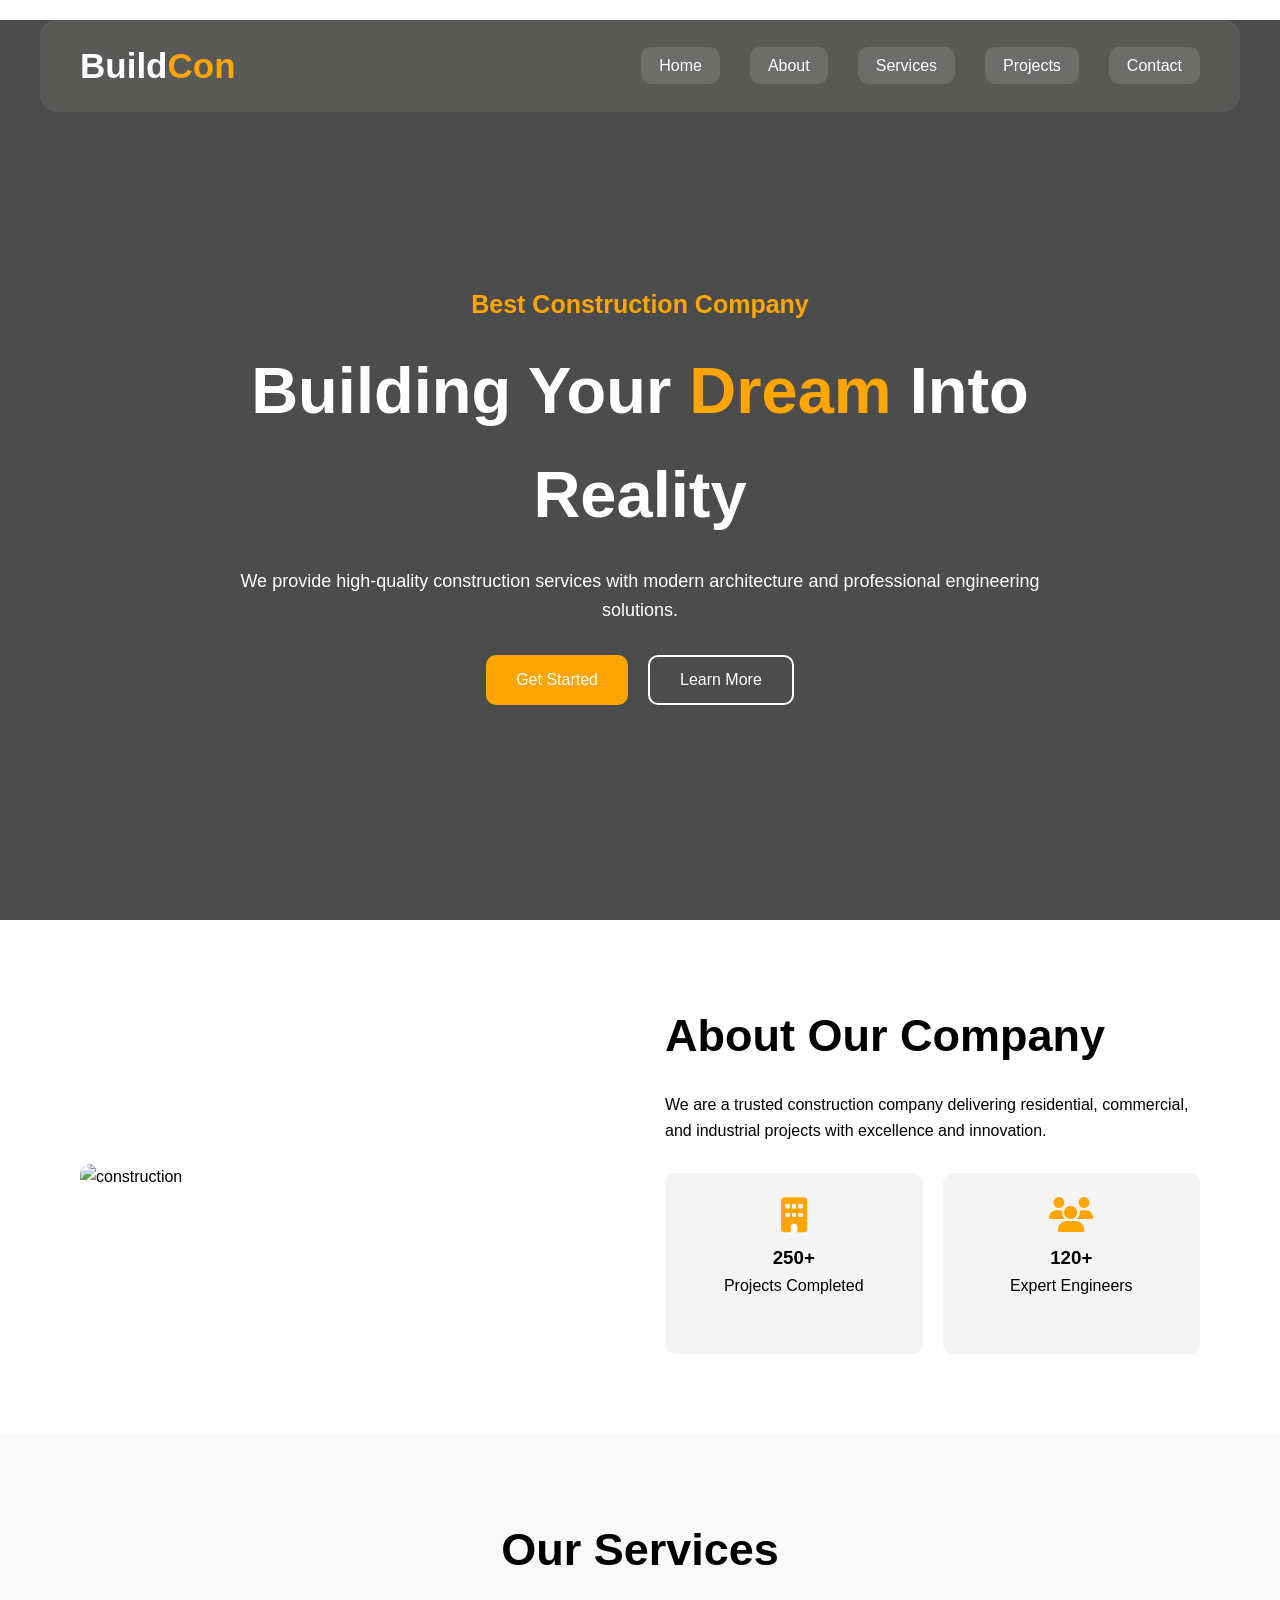
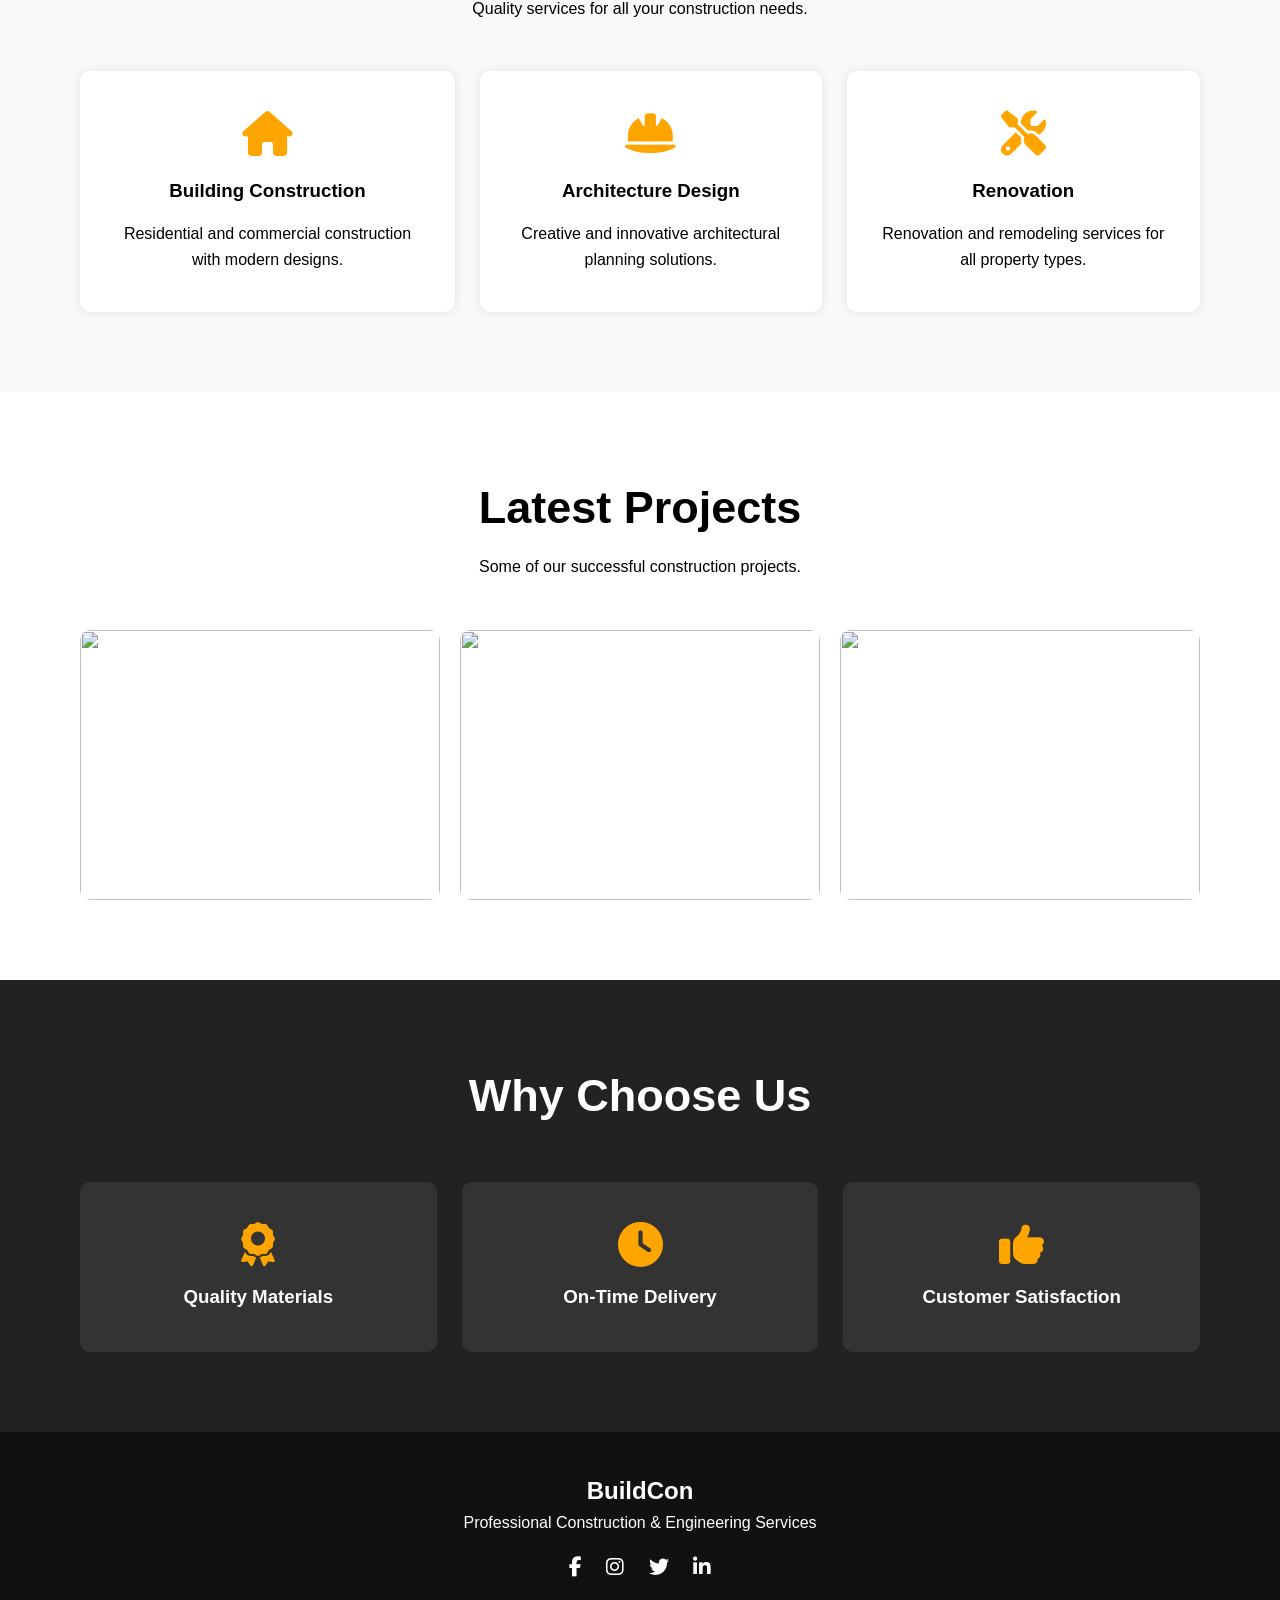
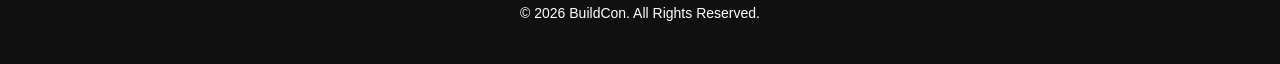
==== index.html @ 30c4ea48 "task completed" ====
<!DOCTYPE html>
<html lang="en">
<head>
  <meta charset="UTF-8" />
  <meta name="viewport" content="width=device-width, initial-scale=1.0"/>
  <title>Construction Home Page</title>

  <!-- CSS -->
  <link rel="stylesheet" href="style.css" />

  <!-- Font Awesome -->
  <link
    rel="stylesheet"
    href="https://cdnjs.cloudflare.com/ajax/libs/font-awesome/6.5.1/css/all.min.css"
  />
</head>
<body>

  <!-- Loading Screen -->
  <div class="loader" id="loader">
    <div class="loader-content">
      <i class="fa-solid fa-helmet-safety"></i>
      <h2>Build<span>Con</span></h2>
      <div class="spinner"></div>
    </div>
  </div>

  <!-- Header -->
  <header class="header">

    <nav class="navbar">
      <h1 class="logo">Build<span>Con</span></h1>

      <ul class="nav-links" id="navLinks">
        <li><a href="page/Home.html">Home</a></li>
        <li><a href="#about">About</a></li>
        <li><a href="#services">Services</a></li>
        <li><a href="#projects">Projects</a></li>
        <li><a href="#contact">Contact</a></li>
      </ul>

      <div class="menu-btn" id="menuBtn">
        <i class="fa-solid fa-bars"></i>
      </div>
    </nav>

    <!-- Hero Section -->
    <section class="hero">

      <div class="hero-content">
        <h3>Best Construction Company</h3>

        <h1>
          Building Your <span>Dream</span> Into Reality
        </h1>

        <p>
          We provide high-quality construction services with modern
          architecture and professional engineering solutions.
        </p>

        <div class="hero-buttons">
          <button class="btn">Get Started</button>
          <button class="btn btn-outline">Learn More</button>
        </div>
      </div>

    </section>

  </header>

  <!-- About -->
  <section class="about" id="about">

    <div class="about-image">
      <img
        src="https://images.unsplash.com/photo-1504307651254-35680f356dfd"
        alt="construction"
      />
    </div>

    <div class="about-content">
      <h2>About Our Company</h2>

      <p>
        We are a trusted construction company delivering residential,
        commercial, and industrial projects with excellence and innovation.
      </p>

      <div class="about-boxes">

        <div class="box">
          <i class="fa-solid fa-building"></i>
          <h3>250+</h3>
          <p>Projects Completed</p>
        </div>

        <div class="box">
          <i class="fa-solid fa-users"></i>
          <h3>120+</h3>
          <p>Expert Engineers</p>
        </div>

      </div>

    </div>

  </section>

  <!-- Services -->
  <section class="services" id="services">

    <div class="section-title">
      <h2>Our Services</h2>
      <p>Quality services for all your construction needs.</p>
    </div>

    <div class="service-container">

      <div class="service-card">
        <i class="fa-solid fa-house"></i>
        <h3>Building Construction</h3>
        <p>
          Residential and commercial construction with modern designs.
        </p>
      </div>

      <div class="service-card">
        <i class="fa-solid fa-helmet-safety"></i>
        <h3>Architecture Design</h3>
        <p>
          Creative and innovative architectural planning solutions.
        </p>
      </div>

      <div class="service-card">
        <i class="fa-solid fa-screwdriver-wrench"></i>
        <h3>Renovation</h3>
        <p>
          Renovation and remodeling services for all property types.
        </p>
      </div>

    </div>

  </section>

  <!-- Projects -->
  <section class="projects" id="projects">

    <div class="section-title">
      <h2>Latest Projects</h2>
      <p>Some of our successful construction projects.</p>
    </div>

    <div class="project-gallery">

      <div class="project-card">
        <img
          src="https://images.unsplash.com/photo-1541888946425-d81bb19240f5"
          alt=""
        />
      </div>

      <div class="project-card">
        <img
          src="https://images.unsplash.com/photo-1503387762-592deb58ef4e"
          alt=""
        />
      </div>

      <div class="project-card">
        <img
          src="https://images.unsplash.com/photo-1486406146926-c627a92ad1ab"
          alt=""
        />
      </div>

    </div>

  </section>

  <!-- Why Choose Us -->
  <section class="choose">

    <div class="section-title">
      <h2>Why Choose Us</h2>
    </div>

    <div class="choose-container">

      <div class="choose-box">
        <i class="fa-solid fa-award"></i>
        <h3>Quality Materials</h3>
      </div>

      <div class="choose-box">
        <i class="fa-solid fa-clock"></i>
        <h3>On-Time Delivery</h3>
      </div>

      <div class="choose-box">
        <i class="fa-solid fa-thumbs-up"></i>
        <h3>Customer Satisfaction</h3>
      </div>

    </div>

  </section>

  <!-- Footer -->
  <footer class="footer" id="contact">

    <h2>BuildCon</h2>

    <p>
      Professional Construction & Engineering Services
    </p>

    <div class="social-icons">
      <i class="fa-brands fa-facebook-f"></i>
      <i class="fa-brands fa-instagram"></i>
      <i class="fa-brands fa-twitter"></i>
      <i class="fa-brands fa-linkedin-in"></i>
    </div>

    <p class="copy">
      &copy; 2026 BuildCon. All Rights Reserved.
    </p>

  </footer>

  <!-- JS -->
  <script src="script.js"></script>

</body>
</html>
---- style.css ----
* {
  margin: 0;
  padding: 0;
  box-sizing: border-box;
  font-family: Arial, sans-serif;
}

body {
  line-height: 1.6;
}

/* Loading Screen */

.loader {
  position: fixed;
  inset: 0;
  z-index: 9999;
  display: flex;
  justify-content: center;
  align-items: center;
  background: #111;
  color: white;
  transition: opacity 0.5s ease, visibility 0.5s ease;
}

.loader.hide {
  opacity: 0;
  visibility: hidden;
}

.loader-content {
  text-align: center;
}

.loader-content i {
  color: orange;
  font-size: 55px;
  margin-bottom: 15px;
}

.loader-content h2 {
  font-size: 34px;
  margin-bottom: 25px;
}

.loader-content h2 span {
  color: orange;
}

.spinner {
  width: 55px;
  height: 55px;
  margin: 0 auto;
  border: 5px solid rgba(255,255,255,0.25);
  border-top-color: orange;
  border-radius: 50%;
  animation: spin 1s linear infinite;
}

@keyframes spin {
  to {
    transform: rotate(360deg);
  }
}

/* Header */

.header {
  width: 100%;
  min-height: 100vh;
  background:
    linear-gradient(rgba(0,0,0,0.7), rgba(0,0,0,0.7)),
    url("https://images.unsplash.com/photo-1504307651254-35680f356dfd")
    center/cover no-repeat;
  transition: background-image 0.8s ease-in-out;
}

/* Navbar */

.navbar {
  z-index: 1000;
  width: calc(100% - 80px);
  margin: 20px auto 0;
  padding: 18px 40px;
  display: flex;
  justify-content: space-between;
  align-items: center;
  background: rgba(98, 98, 95, 0.65);
  border-radius: 16px;
  backdrop-filter: blur(8px);
}

.logo {
  color: white;
  font-size: 35px;
}

.logo span {
  color: orange;
}

.nav-links {
  display: flex;
  list-style: none;
  gap: 30px;
}

.nav-links li a {
  color: white;
  text-decoration: none;
  padding: 10px 18px;
  background: rgba(255,255,255,0.12);
  border-radius: 10px;
  transition: 0.3s;
}

.nav-links li a:hover {
  background: orange;
  color: white;
}

.menu-btn {
  color: white;
  font-size: 28px;
  cursor: pointer;
  display: none;
  padding: 8px 12px;
  background: rgba(251, 250, 250, 0.12);
  border-radius: 10px;
}

/* Hero */

.hero {
  display: flex;
  align-items: center;
  justify-content: center;
  min-height: 85vh;
  text-align: center;
  color: white;
  padding: 20px;
}

.hero-content {
  max-width: 800px;
}

.hero-content h3 {
  color: orange;
  margin-bottom: 15px;
  font-size: 25px;
}

.hero-content h1 {
  font-size: 65px;
  margin-bottom: 20px;
}

.hero-content h1 span {
  color: orange;
}

.hero-content p {
  font-size: 18px;
  margin-bottom: 30px;
}

/* Buttons */

.hero-buttons {
  display: flex;
  justify-content: center;
  gap: 20px;
}

.btn {
  padding: 14px 30px;
  border: none;
  border-radius: 10px;
  background: orange;
  color: white;
  cursor: pointer;
  font-size: 16px;
  transition: 0.3s;
}

.btn:hover {
  background: #ff8800;
}

.btn-outline {
  background: transparent;
  border: 2px solid white;
  border-radius: 10px;
}

.btn-outline:hover {
  background: white;
  color: black;
}

/* About */

.about {
  padding: 80px;
  display: flex;
  gap: 50px;
  align-items: center;
}

.about-image {
  flex: 1;
}

.about-image img {
  width: 100%;
  border-radius: 10px;
}

.about-content {
  flex: 1;
}

.about-content h2 {
  font-size: 45px;
  margin-bottom: 20px;
}

.about-content p {
  margin-bottom: 30px;
}

.about-boxes {
  display: flex;
  gap: 20px;
}

.box {
  background: #f4f4f4;
  padding: 25px;
  border-radius: 10px;
  text-align: center;
  flex: 1;
}

.box i {
  font-size: 35px;
  color: orange;
  margin-bottom: 10px;
}

/* Section Title */

.section-title {
  text-align: center;
  margin-bottom: 50px;
}

.section-title h2 {
  font-size: 45px;
  margin-bottom: 10px;
}

/* Services */

.services {
  padding: 80px;
  background: #f9f9f9;
}

.service-container {
  display: flex;
  gap: 25px;
}

.service-card {
  background: white;
  padding: 40px 30px;
  border-radius: 10px;
  text-align: center;
  transition: 0.3s;
  box-shadow: 0 0 10px rgba(0,0,0,0.1);
}

.service-card:hover {
  transform: translateY(-10px);
}

.service-card i {
  font-size: 45px;
  color: orange;
  margin-bottom: 20px;
}

.service-card h3 {
  margin-bottom: 15px;
}

/* Projects */

.projects {
  padding: 80px;
}

.project-gallery {
  display: flex;
  gap: 20px;
}

.project-card {
  flex: 1;
  aspect-ratio: 4 / 3;
  overflow: hidden;
  border-radius: 10px;
}

.project-card img {
  width: 100%;
  height: 100%;
  display: block;
  object-fit: cover;
  transition: 0.4s;
}

.project-card:hover img {
  transform: scale(1.1);
}

/* Choose */

.choose {
  padding: 80px;
  background: #222;
  color: white;
}

.choose-container {
  display: flex;
  gap: 25px;
}

.choose-box {
  flex: 1;
  background: #333;
  padding: 40px;
  text-align: center;
  border-radius: 10px;
}

.choose-box i {
  font-size: 45px;
  color: orange;
  margin-bottom: 15px;
}

/* Footer */

.footer {
  background: #111;
  color: white;
  text-align: center;
  padding: 40px 20px;
}

.social-icons {
  margin: 20px 0;
}

.social-icons i {
  margin: 0 10px;
  font-size: 20px;
  cursor: pointer;
  transition: 0.3s;
}

.social-icons i:hover {
  color: orange;
}

.copy {
  margin-top: 20px;
  font-size: 14px;
}

/* Responsive tablet view */

@media (max-width: 768px) {

  .navbar {
    width: calc(100% - 30px);
    padding: 18px 20px;
  }

  .logo {
    font-size: 28px;
  }

  .menu-btn {
    display: block;
  }

  .nav-links {
    position: absolute;
    top: 90px;
    left: 15px;
    width: calc(100% - 30px);
    background: #111;
    flex-direction: column;
    text-align: center;
    display: none;
    padding: 20px 0;
    border-radius: 14px;
  }

  .nav-links.active {
    display: flex;
  }

  .nav-links li a {
    display: block;
    width: calc(100% - 40px);
    margin: 0 auto;
  }

  .hero {
    min-height: 80vh;
    padding: 30px 20px;
  }

  .hero-content h3 {
    font-size: 20px;
  }

  .hero-content h1 {
    font-size: 40px;
    line-height: 1.2;
  }

  .hero-content p {
    font-size: 16px;
  }

  .hero-buttons {
    flex-direction: column;
    align-items: stretch;
    gap: 14px;
  }

  .btn {
    width: 100%;
  }

  .about,
  .service-container,
  .project-gallery,
  .choose-container,
  .about-boxes {
    flex-direction: column;
  }

  .about,
  .services,
  .projects,
  .choose {
    padding: 50px 20px;
  }

  .section-title h2 {
    font-size: 35px;
  }

  .about-content h2 {
    font-size: 35px;
  }

  .service-card,
  .choose-box,
  .box {
    padding: 30px 22px;
  }

  .project-card {
    width: 100%;
    aspect-ratio: 16 / 10;
  }
}
/* Responsive mobile view */
@media (max-width: 480px) {

  .navbar {
    width: calc(100% - 20px);
    padding: 14px 16px;
    border-radius: 12px;
  }

  .logo {
    font-size: 24px;
  }

  .menu-btn {
    font-size: 22px;
    padding: 7px 10px;
  }

  .nav-links {
    left: 10px;
    width: calc(100% - 20px);
  }

  .hero-content h1 {
    font-size: 32px;
  }

  .hero-content h3 {
    font-size: 18px;
  }

  .section-title h2,
  .about-content h2 {
    font-size: 30px;
    line-height: 1.2;
  }

  .about,
  .services,
  .projects,
  .choose {
    padding: 40px 16px;
  }

  .project-card {
    aspect-ratio: 1 / 1;
  }

  .footer h2 {
    font-size: 26px;
  }
}
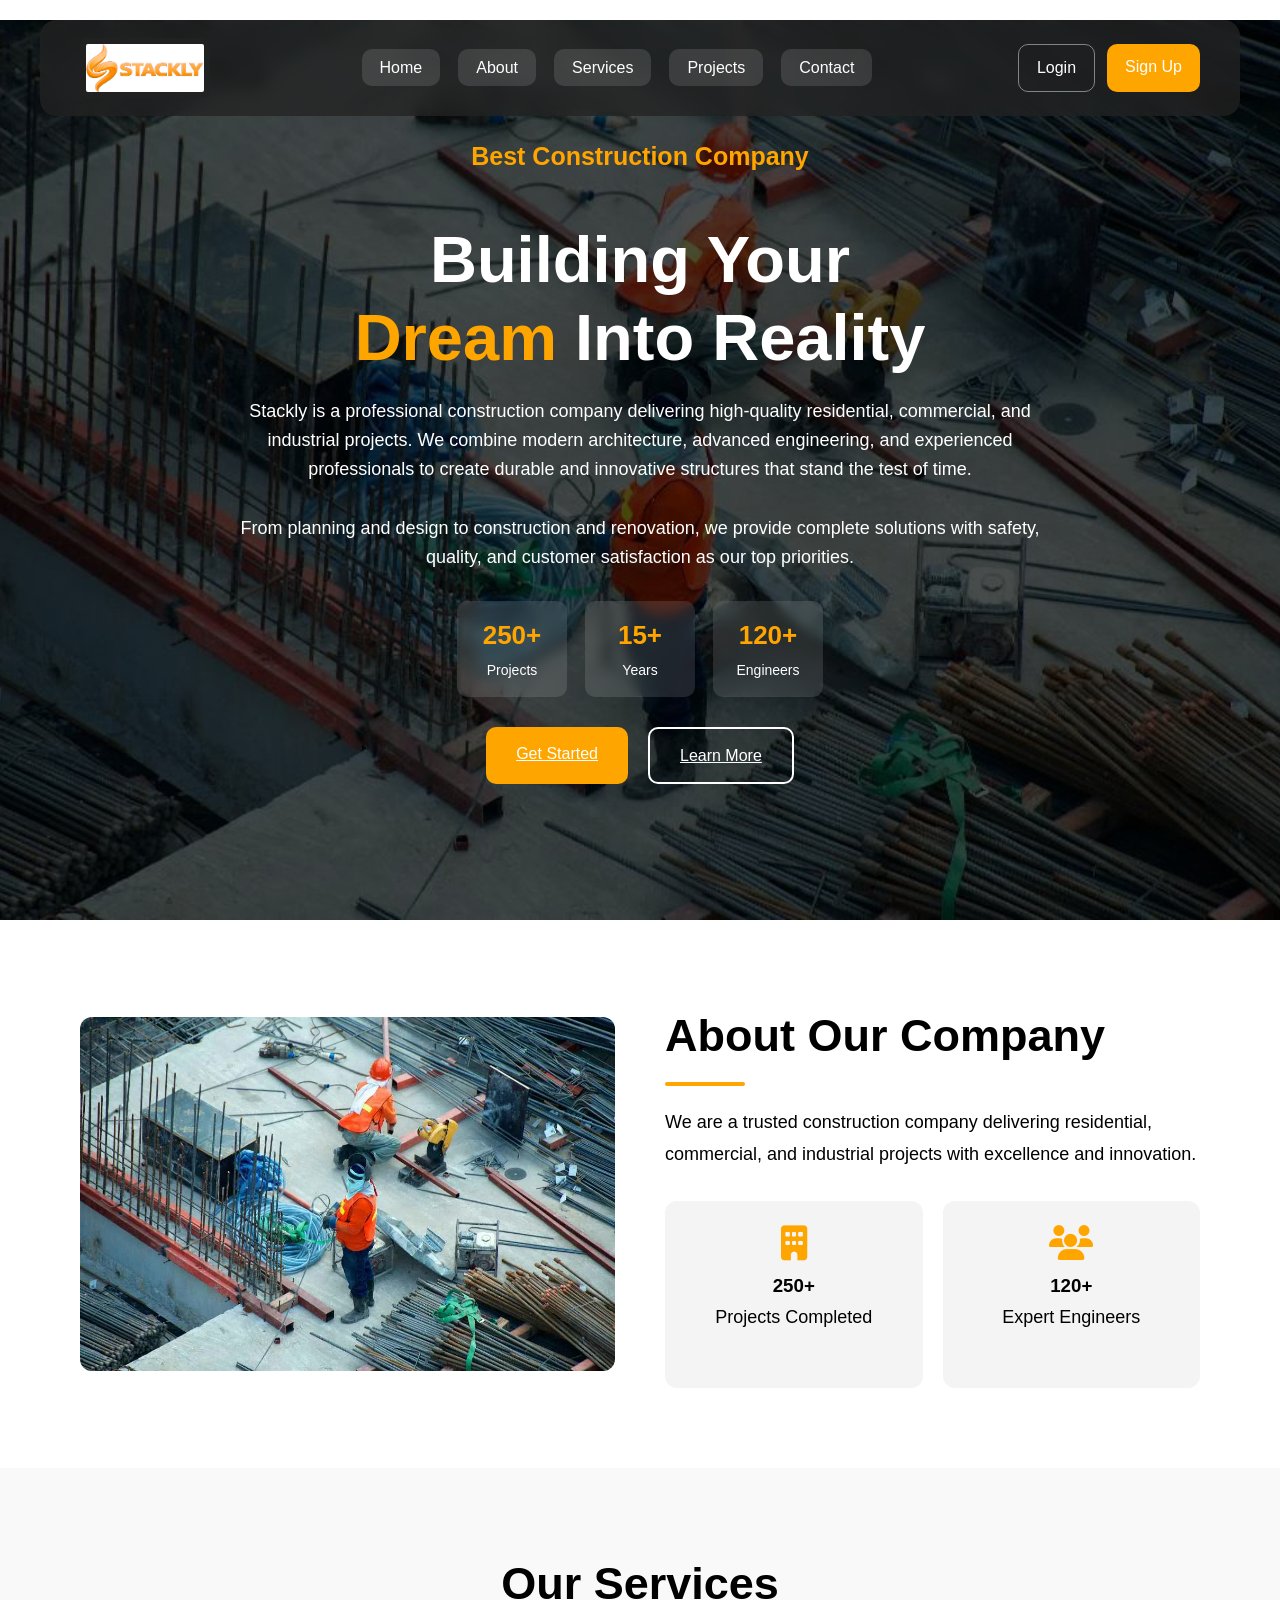
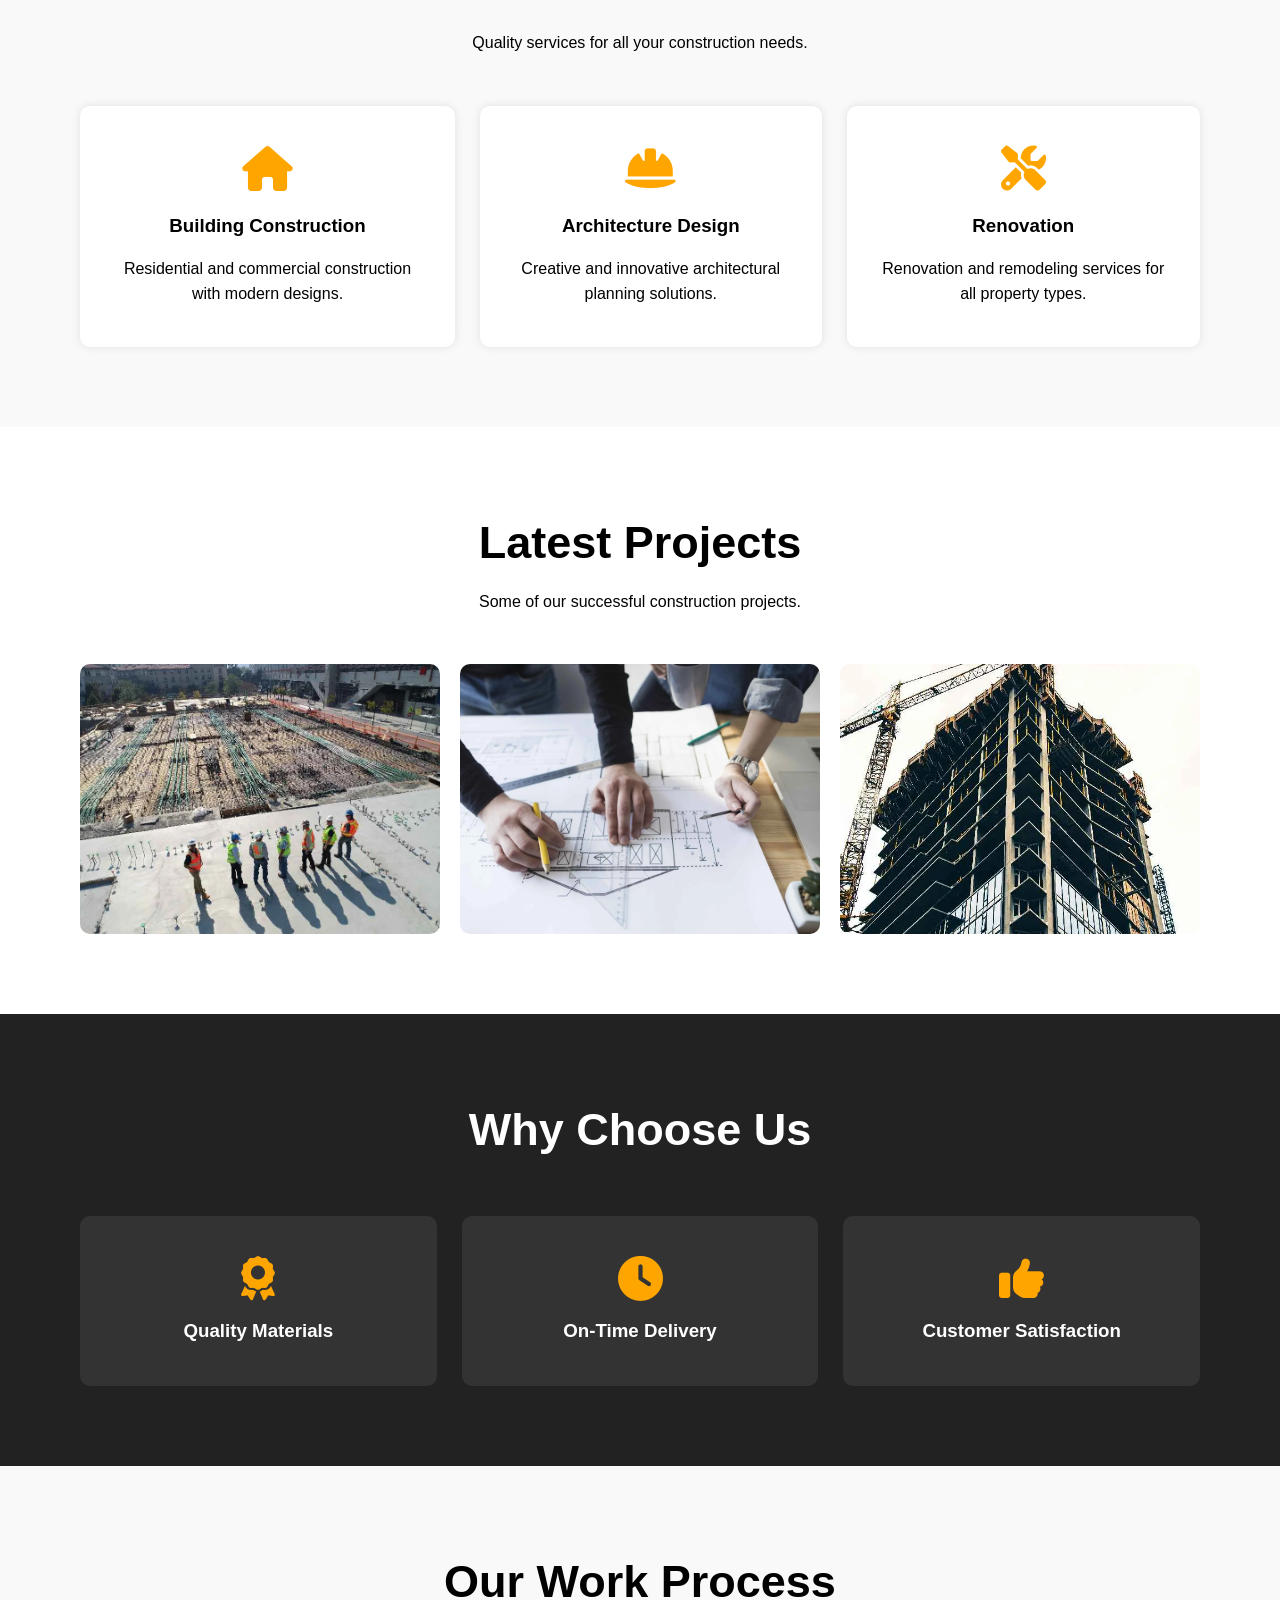
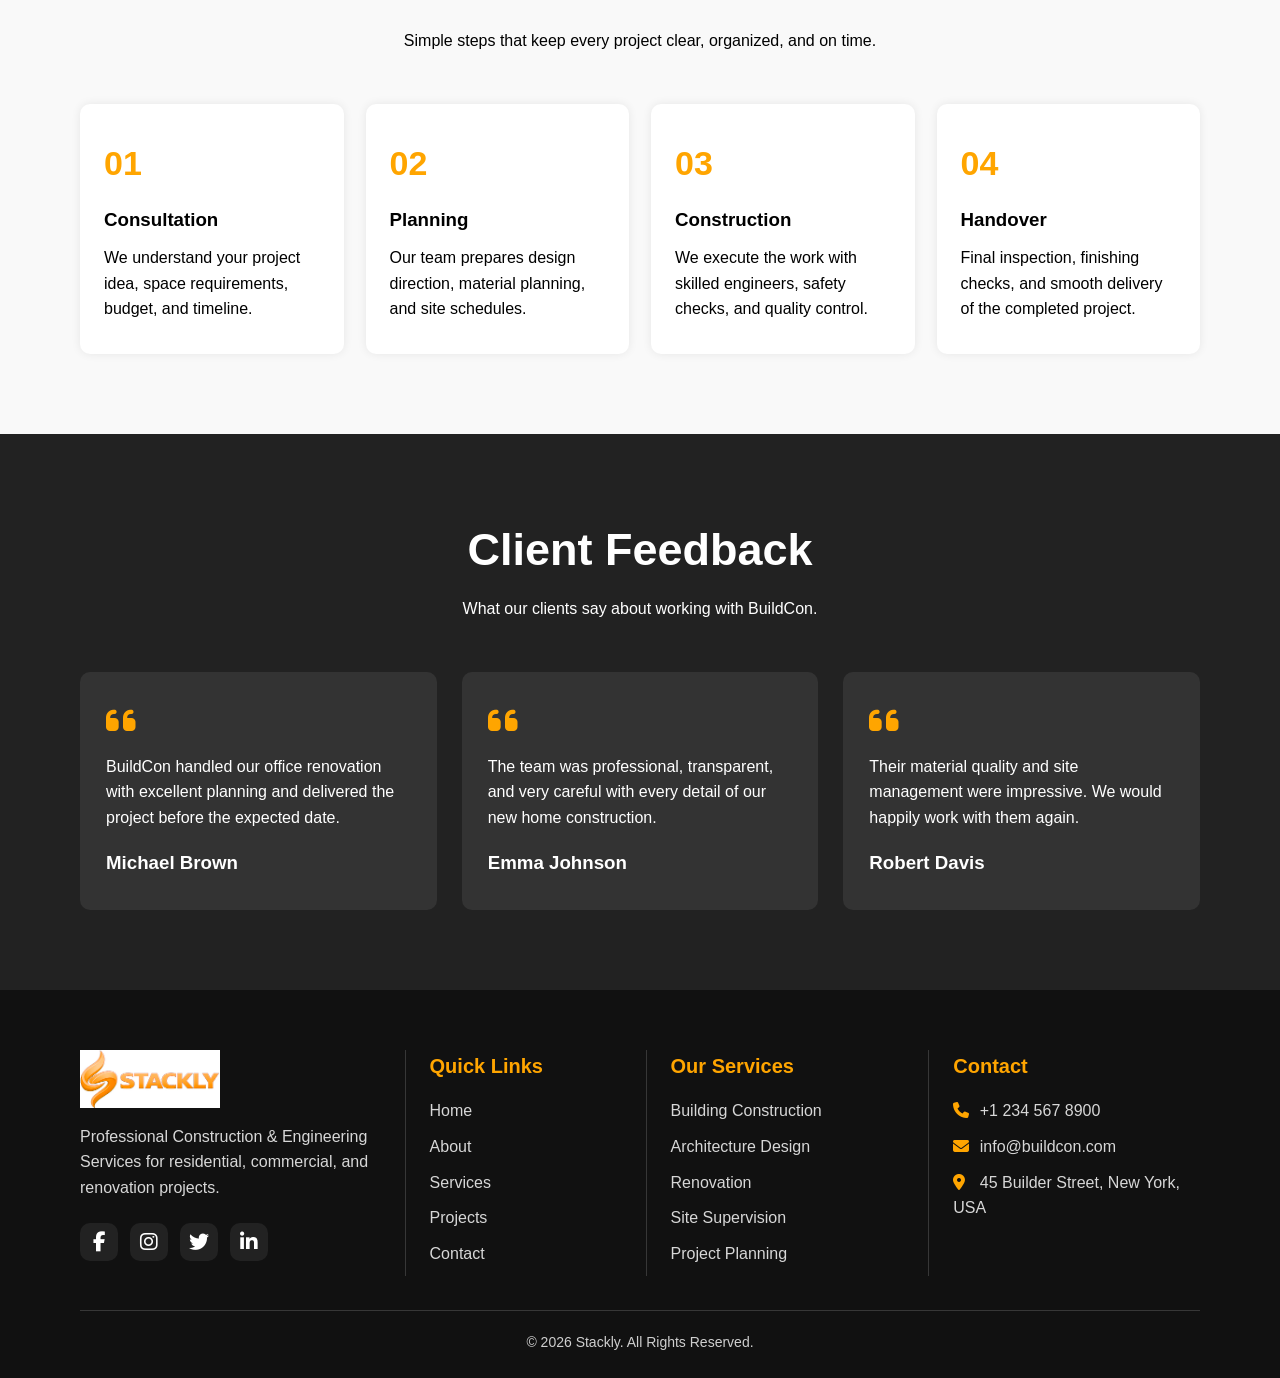
==== commit 898d9f4b: "Updated homepage content" ====
--- a/index.html
+++ b/index.html
@@ -3,7 +3,7 @@
 <head>
   <meta charset="UTF-8" />
   <meta name="viewport" content="width=device-width, initial-scale=1.0"/>
-  <title>Construction Home Page</title>
+  <title>Stackly Main Page</title>
 
   <!-- CSS -->
   <link rel="stylesheet" href="style.css" />
@@ -20,7 +20,7 @@
   <div class="loader" id="loader">
     <div class="loader-content">
       <i class="fa-solid fa-helmet-safety"></i>
-      <h2>Build<span>Con</span></h2>
+      <img class="loader-logo" src="asset/logo.webp" alt="BuildCon logo" />
       <div class="spinner"></div>
     </div>
   </div>
@@ -29,15 +29,22 @@
   <header class="header">
 
     <nav class="navbar">
-      <h1 class="logo">Build<span>Con</span></h1>
-
-      <ul class="nav-links" id="navLinks">
-        <li><a href="page/Home.html">Home</a></li>
-        <li><a href="#about">About</a></li>
-        <li><a href="#services">Services</a></li>
-        <li><a href="#projects">Projects</a></li>
-        <li><a href="#contact">Contact</a></li>
-      </ul>
+      <img class="logo" src="asset/logo.webp" alt="BuildCon logo" />
+
+      <div class="nav-menu" id="navLinks">
+        <ul class="nav-links">
+          <li><a href="../page/Home.html">Home</a></li>
+          <li><a href="../page/About.html">About</a></li>
+          <li><a href="../page/services.html">Services</a></li>
+          <li><a href="../page/Project.html">Projects</a></li>
+          <li><a href="../page/Contact.html">Contact</a></li>
+        </ul>
+
+        <div class="auth-buttons">
+          <a href="../page/NotFoud.html" class="login-link">Login</a>
+          <a href="../page/NotFoud.html" class="signup-link">Sign Up</a>
+        </div>
+      </div>
 
       <div class="menu-btn" id="menuBtn">
         <i class="fa-solid fa-bars"></i>
@@ -48,20 +55,46 @@
     <section class="hero">
 
       <div class="hero-content">
-        <h3>Best Construction Company</h3>
-
-        <h1>
-          Building Your <span>Dream</span> Into Reality
-        </h1>
-
-        <p>
-          We provide high-quality construction services with modern
-          architecture and professional engineering solutions.
-        </p>
+        <h3 class="fade-in">Best Construction Company</h3>
+
+        <h1 class="typing-text"> Building Your<br>
+       <span>Dream</span> Into Reality
+       </h1>
+
+        <p class="fade-up">
+      Stackly is a professional construction company delivering
+      high-quality residential, commercial, and industrial projects.
+      We combine modern architecture, advanced engineering, and
+      experienced professionals to create durable and innovative
+      structures that stand the test of time.
+    </p>
+
+    <p class="hero-sub-text fade-up delay">
+      From planning and design to construction and renovation,
+      we provide complete solutions with safety, quality,
+      and customer satisfaction as our top priorities.
+    </p>
+
+        <div class="hero-highlights">
+          <div>
+            <strong>250+</strong>
+            <span>Projects</span>
+          </div>
+
+          <div>
+            <strong>15+</strong>
+            <span>Years</span>
+          </div>
+
+          <div>
+            <strong>120+</strong>
+            <span>Engineers</span>
+          </div>
+        </div>
 
         <div class="hero-buttons">
-          <button class="btn">Get Started</button>
-          <button class="btn btn-outline">Learn More</button>
+          <a href="../page/NotFoud.html" class="btn">Get Started</a>
+          <a href="../page/NotFoud.html" class="btn btn-outline">Learn More</a>
         </div>
       </div>
 
@@ -69,43 +102,40 @@
 
   </header>
 
-  <!-- About -->
   <section class="about" id="about">
 
-    <div class="about-image">
-      <img
-        src="https://images.unsplash.com/photo-1504307651254-35680f356dfd"
-        alt="construction"
-      />
-    </div>
-
-    <div class="about-content">
-      <h2>About Our Company</h2>
-
-      <p>
-        We are a trusted construction company delivering residential,
-        commercial, and industrial projects with excellence and innovation.
-      </p>
-
-      <div class="about-boxes">
-
-        <div class="box">
-          <i class="fa-solid fa-building"></i>
-          <h3>250+</h3>
-          <p>Projects Completed</p>
-        </div>
-
-        <div class="box">
-          <i class="fa-solid fa-users"></i>
-          <h3>120+</h3>
-          <p>Expert Engineers</p>
-        </div>
-
-      </div>
-
-    </div>
-
-  </section>
+  <div class="about-image animate-left">
+    <img src="asset/work.webp" alt="construction">
+  </div>
+
+  <div class="about-content animate-right">
+
+    <h2 class="about-title">About Our Company</h2>
+
+    <p class="about-text">
+      We are a trusted construction company delivering residential,
+      commercial, and industrial projects with excellence and innovation.
+    </p>
+
+    <div class="about-boxes">
+
+      <div class="box animate-up">
+        <i class="fa-solid fa-building"></i>
+        <h3>250+</h3>
+        <p>Projects Completed</p>
+      </div>
+
+      <div class="box animate-up delay-box">
+        <i class="fa-solid fa-users"></i>
+        <h3>120+</h3>
+        <p>Expert Engineers</p>
+      </div>
+
+    </div>
+
+  </div>
+
+</section>
 
   <!-- Services -->
   <section class="services" id="services">
@@ -157,21 +187,21 @@
 
       <div class="project-card">
         <img
-          src="https://images.unsplash.com/photo-1541888946425-d81bb19240f5"
+          src="asset/work2.webp"
           alt=""
         />
       </div>
 
       <div class="project-card">
         <img
-          src="https://images.unsplash.com/photo-1503387762-592deb58ef4e"
+          src="asset/architecture.webp"
           alt=""
         />
       </div>
 
       <div class="project-card">
         <img
-          src="https://images.unsplash.com/photo-1486406146926-c627a92ad1ab"
+          src="asset/construction.webp"
           alt=""
         />
       </div>
@@ -208,24 +238,140 @@
 
   </section>
 
+  <!-- Work Process -->
+  <section class="process">
+
+    <div class="section-title">
+      <h2>Our Work Process</h2>
+      <p>Simple steps that keep every project clear, organized, and on time.</p>
+    </div>
+
+    <div class="process-container">
+
+      <div class="process-box">
+        <span>01</span>
+        <h3>Consultation</h3>
+        <p>We understand your project idea, space requirements, budget, and timeline.</p>
+      </div>
+
+      <div class="process-box">
+        <span>02</span>
+        <h3>Planning</h3>
+        <p>Our team prepares design direction, material planning, and site schedules.</p>
+      </div>
+
+      <div class="process-box">
+        <span>03</span>
+        <h3>Construction</h3>
+        <p>We execute the work with skilled engineers, safety checks, and quality control.</p>
+      </div>
+
+      <div class="process-box">
+        <span>04</span>
+        <h3>Handover</h3>
+        <p>Final inspection, finishing checks, and smooth delivery of the completed project.</p>
+      </div>
+
+    </div>
+
+  </section>
+
+  
+
+  <!-- Testimonials -->
+  <section class="testimonials">
+
+    <div class="section-title">
+      <h2>Client Feedback</h2>
+      <p>What our clients say about working with BuildCon.</p>
+    </div>
+
+    <div class="testimonial-container">
+
+      <div class="testimonial-card">
+        <i class="fa-solid fa-quote-left"></i>
+        <p>
+          BuildCon handled our office renovation with excellent planning and
+          delivered the project before the expected date.
+        </p>
+        <h3>Michael Brown</h3>
+      </div>
+
+      <div class="testimonial-card">
+        <i class="fa-solid fa-quote-left"></i>
+        <p>
+          The team was professional, transparent, and very careful with every
+          detail of our new home construction.
+        </p>
+        <h3>Emma Johnson</h3>
+      </div>
+
+      <div class="testimonial-card">
+        <i class="fa-solid fa-quote-left"></i>
+        <p>
+          Their material quality and site management were impressive. We would
+          happily work with them again.
+        </p>
+        <h3>Robert Davis</h3>
+      </div>
+
+    </div>
+
+  </section>
+
+
   <!-- Footer -->
   <footer class="footer" id="contact">
-
-    <h2>BuildCon</h2>
-
-    <p>
-      Professional Construction & Engineering Services
-    </p>
-
-    <div class="social-icons">
-      <i class="fa-brands fa-facebook-f"></i>
-      <i class="fa-brands fa-instagram"></i>
-      <i class="fa-brands fa-twitter"></i>
-      <i class="fa-brands fa-linkedin-in"></i>
+    <div class="footer-container">
+      <div class="footer-about">
+        <img class="footer-logo" src="asset/logo.webp" alt="BuildCon logo" />
+        <p>
+          Professional Construction & Engineering Services for residential,
+          commercial, and renovation projects.
+        </p>
+
+        <div class="social-icons">
+          <a href="../page/NotFoud.html" aria-label="Facebook"><i class="fa-brands fa-facebook-f"></i></a>
+          <a href="../page/NotFoud.html" aria-label="Instagram"><i class="fa-brands fa-instagram"></i></a>
+          <a href="../page/NotFoud.html" aria-label="Twitter"><i class="fa-brands fa-twitter"></i></a>
+          <a href="../page/NotFoud.html" aria-label="LinkedIn"><i class="fa-brands fa-linkedin-in"></i></a>
+        </div>
+      </div>
+
+      <div class="footer-column">
+        <h3>Quick Links</h3>
+        <ul>
+          <li><a href="../page/Home.html">Home</a></li>
+          <li><a href="../page/About.html">About</a></li>
+          <li><a href="../page/services.html">Services</a></li>
+          <li><a href="../page/Project.html">Projects</a></li>
+          <li><a href="../page/Contact.html">Contact</a></li>
+        </ul>
+      </div>
+
+      <div class="footer-column">
+        <h3>Our Services</h3>
+        <ul>
+          <li><a href="../page/services.html">Building Construction</a></li>
+          <li><a href="../page/services.html">Architecture Design</a></li>
+          <li><a href="../page/services.html">Renovation</a></li>
+          <li><a href="../page/services.html">Site Supervision</a></li>
+          <li><a href="../page/services.html">Project Planning</a></li>
+        </ul>
+      </div>
+
+      <div class="footer-column">
+        <h3>Contact</h3>
+        <ul>
+          <li><i class="fa-solid fa-phone"></i> +1 234 567 8900</li>
+          <li><i class="fa-solid fa-envelope"></i> info@buildcon.com</li>
+          <li><i class="fa-solid fa-location-dot"></i> 45 Builder Street, New York, USA</li>
+        </ul>
+      </div>
     </div>
 
     <p class="copy">
-      &copy; 2026 BuildCon. All Rights Reserved.
+      &copy; 2026 Stackly. All Rights Reserved.
     </p>
 
   </footer>
--- a/style.css
+++ b/style.css
@@ -38,13 +38,12 @@
   margin-bottom: 15px;
 }
 
-.loader-content h2 {
-  font-size: 34px;
-  margin-bottom: 25px;
-}
-
-.loader-content h2 span {
-  color: orange;
+.loader-logo {
+  width: 150px;
+  height: auto;
+  display: block;
+  margin: 0 auto 25px;
+  filter: hue-rotate(200deg) saturate(1.4);
 }
 
 .spinner {
@@ -70,7 +69,7 @@
   min-height: 100vh;
   background:
     linear-gradient(rgba(0,0,0,0.7), rgba(0,0,0,0.7)),
-    url("https://images.unsplash.com/photo-1504307651254-35680f356dfd")
+    url("asset/work.webp")
     center/cover no-repeat;
   transition: background-image 0.8s ease-in-out;
 }
@@ -82,27 +81,37 @@
   width: calc(100% - 80px);
   margin: 20px auto 0;
   padding: 18px 40px;
-  display: flex;
-  justify-content: space-between;
+  display: grid;
+  grid-template-columns: auto 1fr;
+  gap: 24px;
   align-items: center;
-  background: rgba(98, 98, 95, 0.65);
+  background: rgba(35,35,35,0.76);
   border-radius: 16px;
   backdrop-filter: blur(8px);
 }
 
 .logo {
-  color: white;
-  font-size: 35px;
-}
-
-.logo span {
-  color: orange;
+  width: 130px;
+  height: auto;
+  display: block;
+  padding: 6px;
+  background: rgba(35,35,35,0.76);
+  border-radius: 8px;
+  filter: hue-rotate(200deg) saturate(1.4);
+}
+
+.nav-menu {
+  display: grid;
+  grid-template-columns: 1fr auto;
+  align-items: center;
+  gap: 18px;
 }
 
 .nav-links {
   display: flex;
+  justify-content: center;
   list-style: none;
-  gap: 30px;
+  gap: 18px;
 }
 
 .nav-links li a {
@@ -117,6 +126,39 @@
 .nav-links li a:hover {
   background: orange;
   color: white;
+}
+
+.auth-buttons {
+  display: flex;
+  justify-content: flex-end;
+  gap: 12px;
+}
+
+.auth-buttons a {
+  color: white;
+  text-decoration: none;
+  padding: 10px 18px;
+  border-radius: 10px;
+  transition: 0.3s;
+}
+
+.auth-buttons a.login-link {
+  border: 1px solid rgba(255,255,255,0.45);
+  background: transparent;
+}
+
+.auth-buttons a.login-link:hover {
+  background: white;
+  color: #111;
+}
+
+.auth-buttons a.signup-link {
+  background: orange;
+  color: white;
+}
+
+.auth-buttons a.signup-link:hover {
+  background: #ff8800;
 }
 
 .menu-btn {
@@ -135,14 +177,17 @@
   display: flex;
   align-items: center;
   justify-content: center;
-  min-height: 85vh;
+  min-height: 20vh;
   text-align: center;
   color: white;
   padding: 20px;
 }
 
 .hero-content {
+  position: relative;
+  z-index: 1;
   max-width: 800px;
+  margin:30px;
 }
 
 .hero-content h3 {
@@ -163,6 +208,194 @@
 .hero-content p {
   font-size: 18px;
   margin-bottom: 30px;
+}
+
+.hero-highlights {
+  margin-bottom: 30px;
+  display: flex;
+  justify-content: center;
+  gap: 18px;
+}
+
+.hero-highlights div {
+  min-width: 110px;
+  padding: 14px 18px;
+  background: rgba(255,255,255,0.12);
+  border-radius: 10px;
+  backdrop-filter: blur(6px);
+}
+
+.hero-highlights strong {
+  display: block;
+  color: orange;
+  font-size: 26px;
+}
+
+.hero-highlights span {
+  font-size: 14px;
+}
+.hero-content h3{
+    color: orange;
+    margin-bottom: 15px;
+}
+/* Hero Subtitle Animation */
+.fade-in{
+  opacity: 0;
+  transform: translateY(-30px);
+  animation: slideDown 1s ease forwards;
+}
+
+/* Hero Heading Animation */
+.typing-text{
+  opacity: 0;
+  transform: translateY(60px);
+  animation: heroTitle 1.5s ease forwards;
+  animation-delay: .5s;
+}
+
+.typing-text span{
+  color: orange;
+  display: inline-block;
+  animation: glowText 2s infinite alternate;
+}
+
+.hero-buttons .btn{
+  opacity:0;
+  animation: fadeUp 1s ease forwards;
+  animation-delay:1.8s;
+}
+
+.hero-content h1{
+  font-size:65px;
+  line-height:1.2;
+}
+
+@media(max-width:768px){
+  .hero-content h1{
+    font-size:48px;
+  }
+}
+
+@media(max-width:480px){
+  .hero-content h1{
+    font-size:34px;
+  }
+
+  .hero-content p{
+    font-size:15px;
+  }
+}
+
+/* Paragraph Animation */
+.fade-up{
+  opacity: 0;
+  transform: translateY(40px);
+  animation: fadeUp 1.2s ease forwards;
+  animation-delay: 1s;
+}
+
+.delay{
+  animation-delay: 1.4s;
+}
+
+@keyframes slideDown{
+  from{
+    opacity:0;
+    transform:translateY(-30px);
+  }
+  to{
+    opacity:1;
+    transform:translateY(0);
+  }
+}
+
+@keyframes heroTitle{
+  from{
+    opacity:0;
+    transform:translateY(60px) scale(.9);
+  }
+  to{
+    opacity:1;
+    transform:translateY(0) scale(1);
+  }
+}
+
+@keyframes fadeUp{
+  from{
+    opacity:0;
+    transform:translateY(40px);
+  }
+  to{
+    opacity:1;
+    transform:translateY(0);
+  }
+}
+
+@keyframes glowText{
+  from{
+    text-shadow:
+      0 0 5px orange,
+      0 0 10px orange;
+  }
+
+  to{
+    text-shadow:
+      0 0 15px orange,
+      0 0 25px orange,
+      0 0 40px orange;
+  }
+}
+
+
+.hero-highlights div{
+  animation: floatCard 3s ease-in-out infinite;
+}
+
+.hero-highlights div:nth-child(2){
+  animation-delay: .5s;
+}
+
+.hero-highlights div:nth-child(3){
+  animation-delay: 1s;
+}
+
+@keyframes floatCard{
+  0%,100%{
+    transform:translateY(0);
+  }
+  50%{
+    transform:translateY(-10px);
+  }
+}
+
+/* Fade Animation */
+.fade-in{
+    opacity:0;
+    animation: fadeIn 1.5s ease forwards;
+}
+
+.fade-up{
+    opacity:0;
+    transform:translateY(30px);
+    animation: fadeUp 1.5s ease forwards;
+    animation-delay:1s;
+}
+
+.delay{
+    animation-delay:1.5s;
+}
+
+@keyframes fadeIn{
+    to{
+        opacity:1;
+    }
+}
+
+@keyframes fadeUp{
+    to{
+        opacity:1;
+        transform:translateY(0);
+    }
 }
 
 /* Buttons */
@@ -353,6 +586,129 @@
   margin-bottom: 15px;
 }
 
+/* Process */
+
+.process {
+  padding: 80px;
+  background: #f9f9f9;
+}
+
+.process-container {
+  display: grid;
+  grid-template-columns: repeat(4, 1fr);
+  gap: 22px;
+}
+
+.process-box {
+  padding: 32px 24px;
+  background: white;
+  border-radius: 10px;
+  box-shadow: 0 0 10px rgba(0,0,0,0.08);
+}
+
+.process-box span {
+  display: inline-block;
+  margin-bottom: 15px;
+  color: orange;
+  font-size: 34px;
+  font-weight: 700;
+}
+
+.process-box h3 {
+  margin-bottom: 10px;
+}
+
+
+/* Testimonials */
+
+.testimonials {
+  padding: 80px;
+  background: #222;
+  color: white;
+}
+
+.testimonial-container {
+  display: grid;
+  grid-template-columns: repeat(3, 1fr);
+  gap: 25px;
+}
+
+.testimonial-card {
+  padding: 32px 26px;
+  background: #333;
+  border-radius: 10px;
+}
+
+.testimonial-card i {
+  margin-bottom: 16px;
+  color: orange;
+  font-size: 34px;
+}
+
+.testimonial-card p {
+  margin-bottom: 18px;
+}
+
+/* Contact Section */
+
+.contact-section {
+  padding: 80px;
+  display: grid;
+  grid-template-columns: 1fr 1fr;
+  gap: 45px;
+  align-items: center;
+}
+
+.contact-info h2 {
+  margin-bottom: 18px;
+  font-size: 42px;
+}
+
+.contact-info > p {
+  margin-bottom: 28px;
+}
+
+.contact-detail {
+  margin-bottom: 16px;
+  display: flex;
+  align-items: center;
+  gap: 12px;
+}
+
+.contact-detail i {
+  width: 42px;
+  height: 42px;
+  display: flex;
+  align-items: center;
+  justify-content: center;
+  color: white;
+  background: orange;
+  border-radius: 10px;
+}
+
+.contact-form {
+  padding: 32px;
+  display: grid;
+  gap: 16px;
+  background: #f4f4f4;
+  border-radius: 10px;
+}
+
+.contact-form input,
+.contact-form textarea {
+  width: 100%;
+  padding: 14px 16px;
+  border: 1px solid #ddd;
+  border-radius: 10px;
+  font-size: 16px;
+  outline: none;
+}
+
+.contact-form textarea {
+  min-height: 130px;
+  resize: vertical;
+}
+
 /* Footer */
 
 .footer {
@@ -362,6 +718,14 @@
   padding: 40px 20px;
 }
 
+.footer-logo {
+  width: 140px;
+  height: auto;
+  display: block;
+  margin: 0 auto 12px;
+  filter: hue-rotate(200deg) saturate(1.4);
+}
+
 .social-icons {
   margin: 20px 0;
 }
@@ -382,6 +746,103 @@
   font-size: 14px;
 }
 
+.footer {
+  padding: 60px 80px 24px;
+  text-align: left;
+}
+
+.footer-container {
+  max-width: 1180px;
+  margin: 0 auto;
+  display: grid;
+  grid-template-columns: 1.4fr 1fr 1.2fr 1.3fr;
+  gap: 32px;
+}
+
+.footer-logo {
+  margin: 0 0 16px;
+}
+
+.footer-about p {
+  max-width: 320px;
+  color: #d7d7d7;
+}
+
+.footer-column {
+  padding-left: 24px;
+  border-left: 1px solid rgba(255,255,255,0.16);
+}
+
+.footer-column h3 {
+  margin-bottom: 16px;
+  color: orange;
+  font-size: 20px;
+}
+
+.footer-column ul {
+  list-style: none;
+}
+
+.footer-column li {
+  margin-bottom: 10px;
+  color: #d7d7d7;
+}
+
+.footer-column a {
+  color: #d7d7d7;
+  text-decoration: none;
+  transition: 0.3s;
+}
+
+.footer-column a:hover {
+  color: orange;
+}
+
+.footer-column i {
+  width: 22px;
+  color: orange;
+}
+
+.social-icons {
+  margin: 22px 0 0;
+  display: flex;
+  gap: 12px;
+}
+
+.social-icons a {
+  width: 38px;
+  height: 38px;
+  display: flex;
+  align-items: center;
+  justify-content: center;
+  color: white;
+  background: #222;
+  border-radius: 10px;
+  text-decoration: none;
+  transition: 0.3s;
+}
+
+.social-icons a:hover {
+  background: orange;
+}
+
+.social-icons a:hover i {
+  color: white;
+}
+
+.social-icons i {
+  margin: 0;
+}
+
+.copy {
+  max-width: 1180px;
+  margin: 34px auto 0;
+  padding-top: 20px;
+  text-align: center;
+  color: #cfcfcf;
+  border-top: 1px solid rgba(255,255,255,0.16);
+}
+
 /* Responsive tablet view */
 
 @media (max-width: 768px) {
@@ -389,31 +850,54 @@
   .navbar {
     width: calc(100% - 30px);
     padding: 18px 20px;
+    display: grid;
+    grid-template-columns: 1fr auto;
+    justify-content: space-between;
+    position: relative;
   }
 
   .logo {
-    font-size: 28px;
+    width: 115px;
   }
 
   .menu-btn {
     display: block;
   }
 
-  .nav-links {
+  .nav-menu {
     position: absolute;
     top: 90px;
     left: 15px;
     width: calc(100% - 30px);
     background: #111;
+    display: none;
     flex-direction: column;
     text-align: center;
-    display: none;
     padding: 20px 0;
     border-radius: 14px;
   }
 
-  .nav-links.active {
+  .nav-menu.active {
     display: flex;
+  }
+
+  .nav-links {
+    width: 100%;
+    flex-direction: column;
+    gap: 12px;
+  }
+
+  .auth-buttons {
+    width: 100%;
+    display: flex;
+    flex-direction: column;
+    padding: 0 20px;
+  }
+
+  .auth-buttons a {
+    display: block;
+    width: 100%;
+    text-align: center;
   }
 
   .nav-links li a {
@@ -444,6 +928,15 @@
     flex-direction: column;
     align-items: stretch;
     gap: 14px;
+  }
+
+  .hero-highlights {
+    flex-direction: column;
+    gap: 12px;
+  }
+
+  .hero-highlights div {
+    width: 100%;
   }
 
   .btn {
@@ -461,7 +954,11 @@
   .about,
   .services,
   .projects,
-  .choose {
+  .choose,
+  .process,
+  .team,
+  .testimonials,
+  .contact-section {
     padding: 50px 20px;
   }
 
@@ -483,6 +980,21 @@
     width: 100%;
     aspect-ratio: 16 / 10;
   }
+
+  .process-container,
+  .team-container,
+  .testimonial-container,
+  .contact-section {
+    grid-template-columns: 1fr;
+  }
+
+  .contact-info h2 {
+    font-size: 35px;
+  }
+
+  .team-card img {
+    height: 320px;
+  }
 }
 /* Responsive mobile view */
 @media (max-width: 480px) {
@@ -494,7 +1006,7 @@
   }
 
   .logo {
-    font-size: 24px;
+    width: 82px;
   }
 
   .menu-btn {
@@ -502,7 +1014,7 @@
     padding: 7px 10px;
   }
 
-  .nav-links {
+  .nav-menu {
     left: 10px;
     width: calc(100% - 20px);
   }
@@ -524,7 +1036,11 @@
   .about,
   .services,
   .projects,
-  .choose {
+  .choose,
+  .process,
+  .team,
+  .testimonials,
+  .contact-section {
     padding: 40px 16px;
   }
 
@@ -532,7 +1048,270 @@
     aspect-ratio: 1 / 1;
   }
 
-  .footer h2 {
-    font-size: 26px;
-  }
-}
+  .team-card img {
+    height: 260px;
+  }
+
+  .footer-logo {
+    width: 115px;
+  }
+
+  .contact-form {
+    padding: 24px 18px;
+  }
+}
+
+@media (max-width: 900px) {
+  .footer {
+    padding: 50px 24px 24px;
+  }
+
+  .footer-container {
+    grid-template-columns: repeat(2, 1fr);
+  }
+}
+
+@media (max-width: 560px) {
+  .footer {
+    padding: 42px 18px 22px;
+  }
+
+  .footer-container {
+    grid-template-columns: 1fr;
+    gap: 24px;
+  }
+
+  .footer-about,
+  .footer-column {
+    padding-left: 0;
+    padding-top: 20px;
+    border-left: 0;
+    border-top: 1px solid rgba(255,255,255,0.16);
+  }
+
+  .footer-about {
+    padding-top: 0;
+    border-top: 0;
+  }
+
+  .footer-logo {
+    width: 115px;
+  }
+}
+
+/* About Section Animation */
+
+.animate-left{
+  animation: slideLeft 1.2s ease forwards;
+}
+
+.animate-right{
+  animation: slideRight 1.2s ease forwards;
+}
+
+.animate-up{
+  animation: slideUp 1.2s ease forwards;
+}
+
+.delay-box{
+  animation-delay: .3s;
+}
+
+/* Image Hover Effect */
+
+.about-image img{
+  transition: .5s;
+}
+
+.about-image:hover img{
+  transform: scale(1.05);
+}
+
+/* Title Glow */
+
+.about-title{
+  position: relative;
+}
+
+.about-title::after{
+  content:"";
+  display:block;
+  width:80px;
+  height:4px;
+  background:orange;
+  margin-top:10px;
+  border-radius:10px;
+}
+
+/* Keyframes */
+
+@keyframes slideLeft{
+  from{
+    opacity:0;
+    transform:translateX(-80px);
+  }
+  to{
+    opacity:1;
+    transform:translateX(0);
+  }
+}
+
+@keyframes slideRight{
+  from{
+    opacity:0;
+    transform:translateX(80px);
+  }
+  to{
+    opacity:1;
+    transform:translateX(0);
+  }
+}
+
+@keyframes slideUp{
+  from{
+    opacity:0;
+    transform:translateY(50px);
+  }
+  to{
+    opacity:1;
+    transform:translateY(0);
+  }
+}
+/* Desktop */
+.about{
+    padding: 80px;
+    display: flex;
+    align-items: center;
+    gap: 50px;
+}
+
+.about-image,
+.about-content{
+    flex: 1;
+}
+
+.about-image img{
+    width: 100%;
+    border-radius: 12px;
+    display: block;
+}
+
+.about-content h2{
+    font-size: 45px;
+    margin-bottom: 20px;
+}
+
+.about-content p{
+    font-size: 18px;
+    line-height: 1.8;
+}
+
+.about-boxes{
+    display: flex;
+    gap: 20px;
+    margin-top: 30px;
+}
+
+.box{
+    flex: 1;
+    padding: 25px;
+    background: #f4f4f4;
+    border-radius: 12px;
+    text-align: center;
+}
+
+/* Tablet */
+@media (max-width: 768px){
+
+    .about{
+        flex-direction: column;
+        padding: 60px 25px;
+        text-align: center;
+        gap: 35px;
+    }
+
+    .about-content h2{
+        font-size: 36px;
+    }
+
+    .about-content p{
+        font-size: 16px;
+    }
+
+    .about-boxes{
+        flex-direction: row;
+        gap: 15px;
+    }
+
+    .box{
+        padding: 20px;
+    }
+
+    .box h3{
+        font-size: 24px;
+    }
+}
+
+/* Mobile */
+@media (max-width: 480px){
+
+    .about{
+        padding: 40px 16px;
+        gap: 25px;
+    }
+
+    .about-content h2{
+        font-size: 28px;
+        line-height: 1.3;
+    }
+
+    .about-content p{
+        font-size: 15px;
+        line-height: 1.7;
+    }
+
+    .about-boxes{
+        flex-direction: column;
+        gap: 15px;
+    }
+
+    .box{
+        width: 100%;
+        padding: 18px;
+    }
+
+    .box h3{
+        font-size: 22px;
+    }
+
+    .box i{
+        font-size: 30px;
+    }
+}
+/* Scroll Animation */
+
+.hidden-left,
+.hidden-right,
+.hidden-up {
+  opacity: 0;
+  transition: all 1s ease;
+}
+
+.hidden-left {
+  transform: translateX(-100px);
+}
+
+.hidden-right {
+  transform: translateX(100px);
+}
+
+.hidden-up {
+  transform: translateY(60px);
+}
+
+/* Visible */
+
+.show {
+  opacity: 1;
+  transform: translate(0, 0);
+}
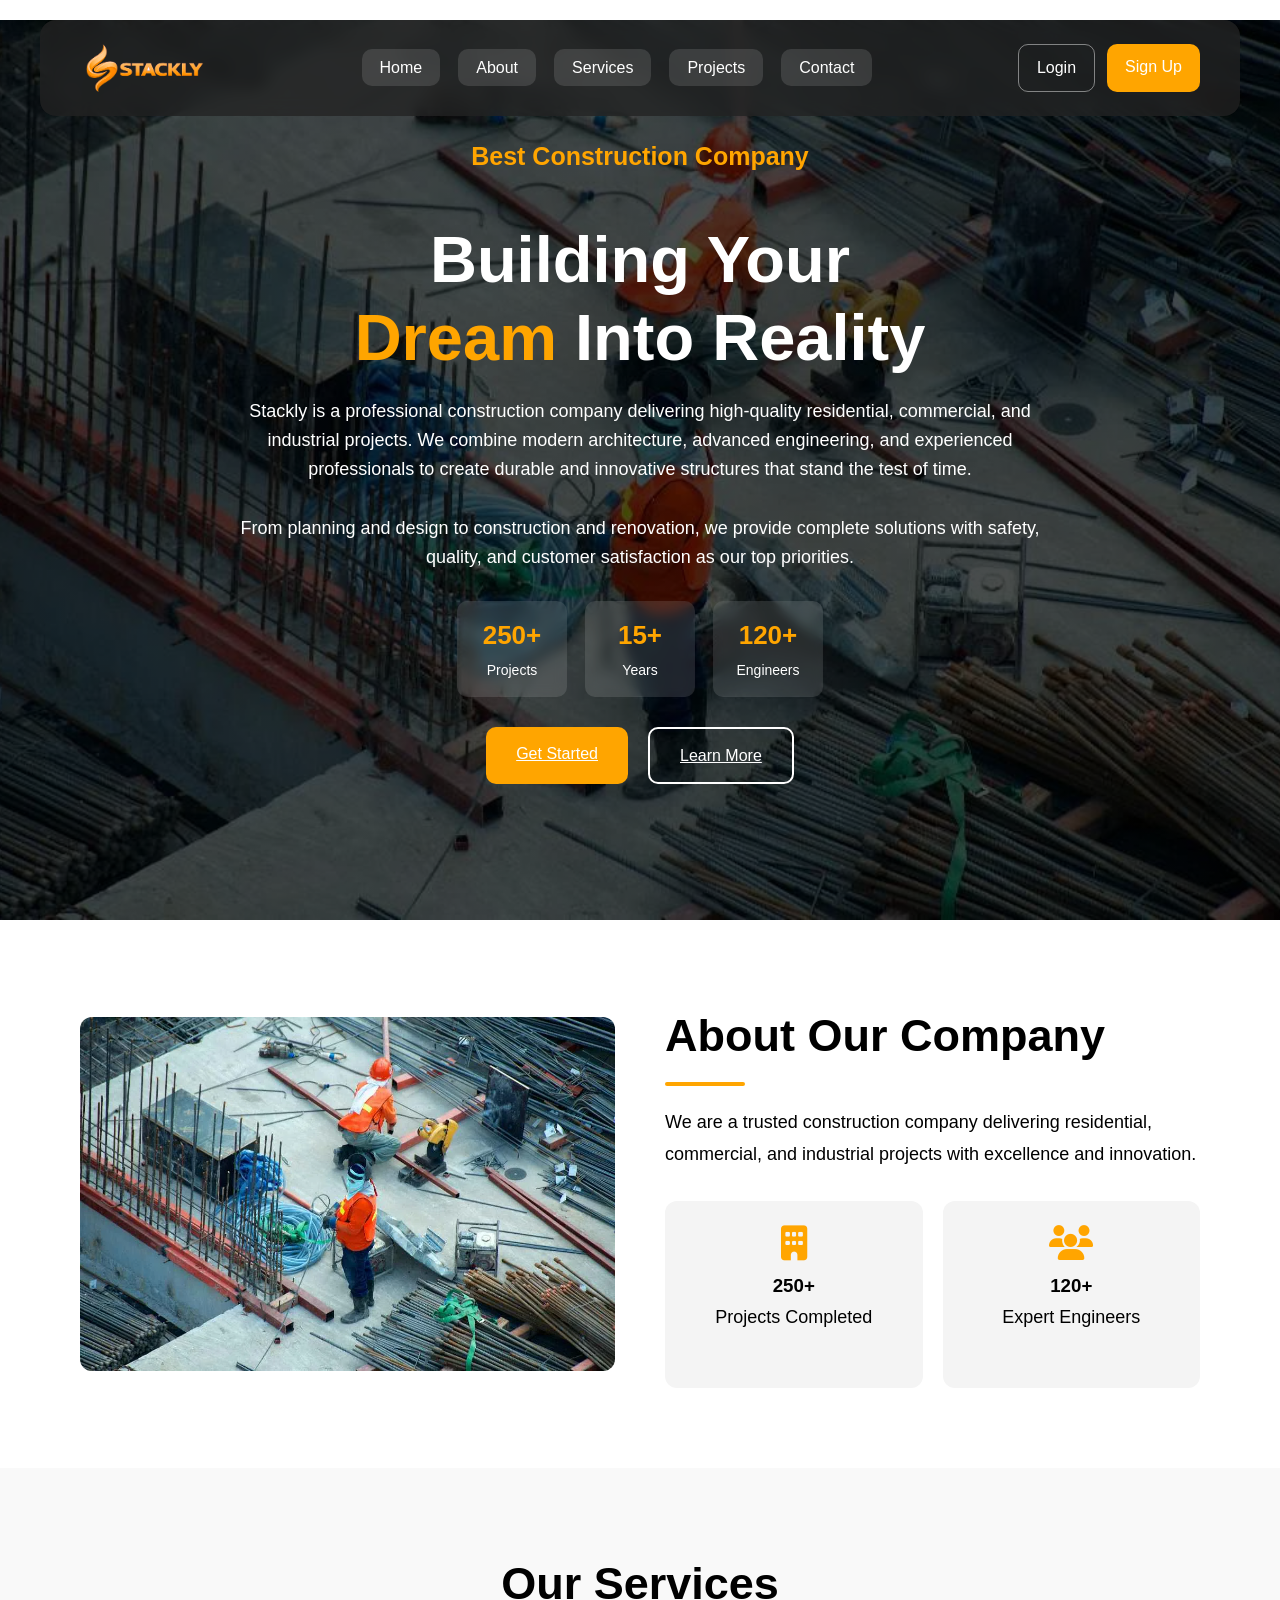
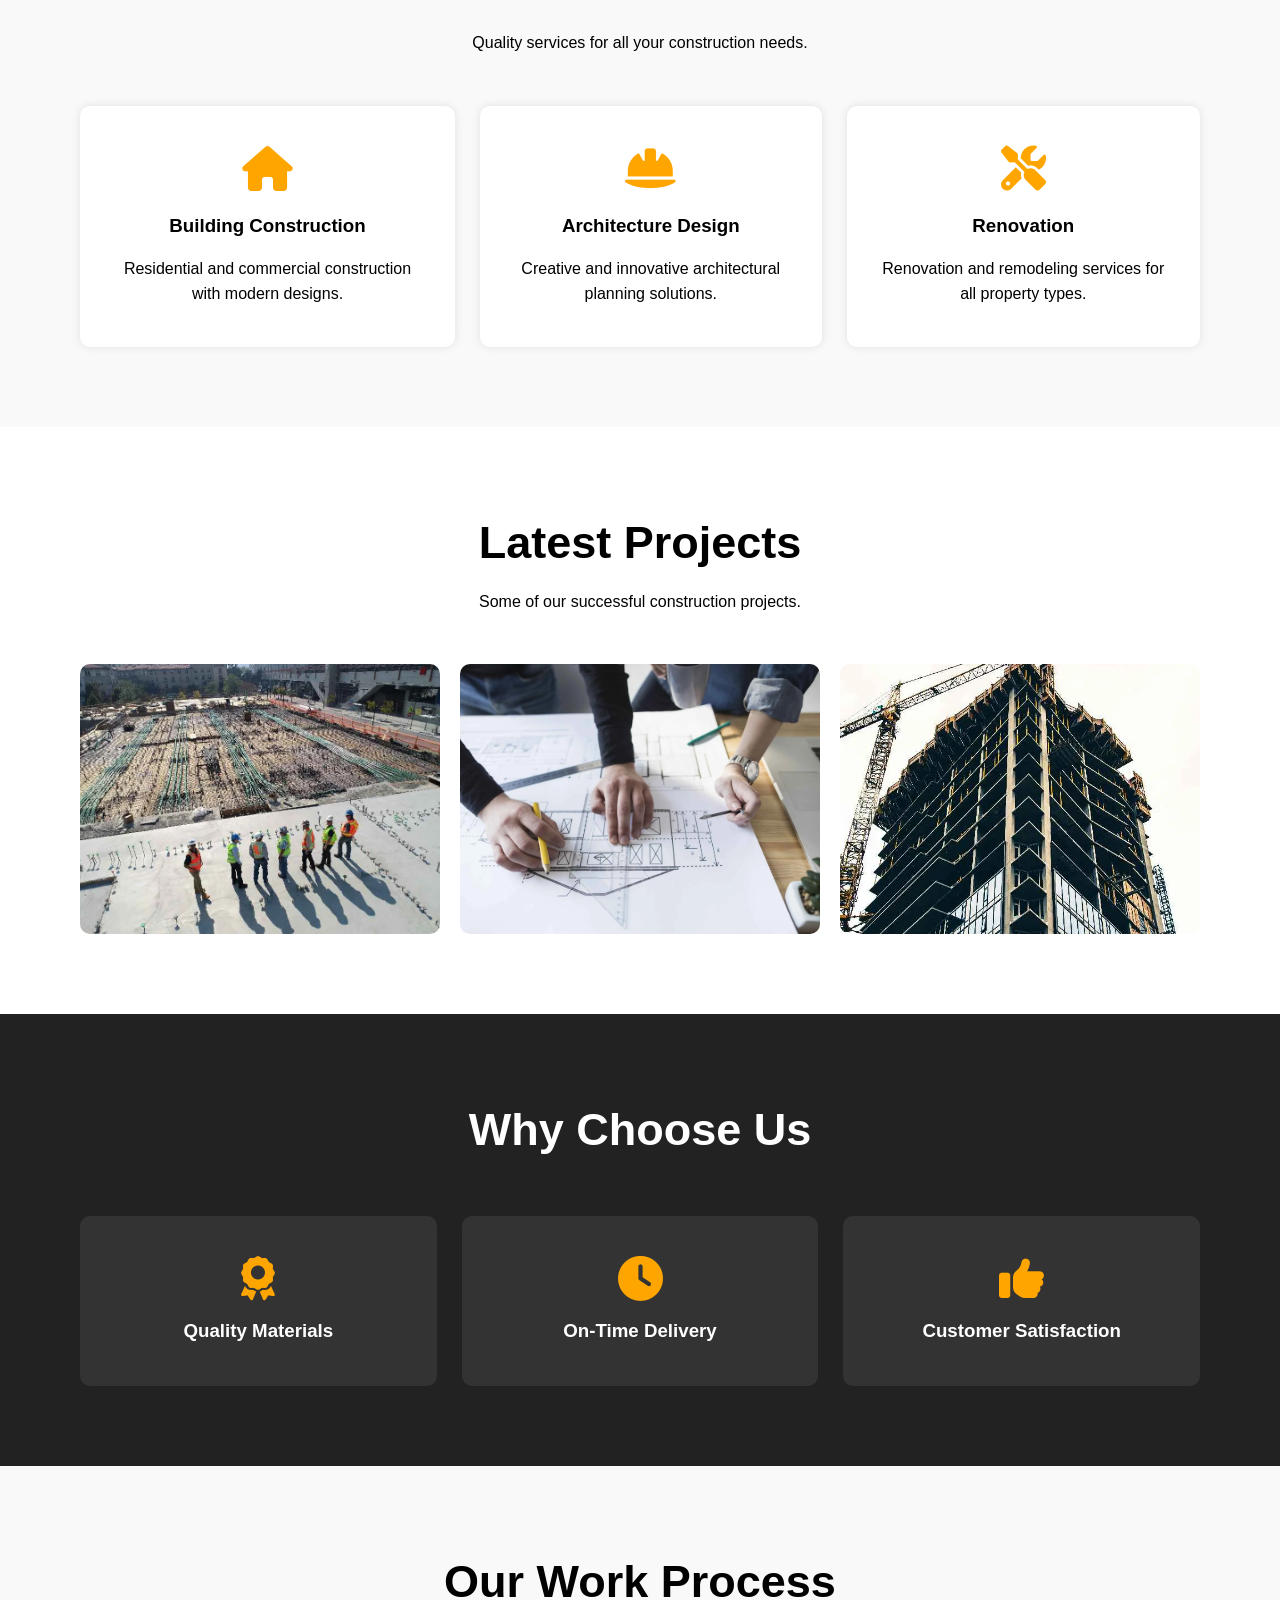
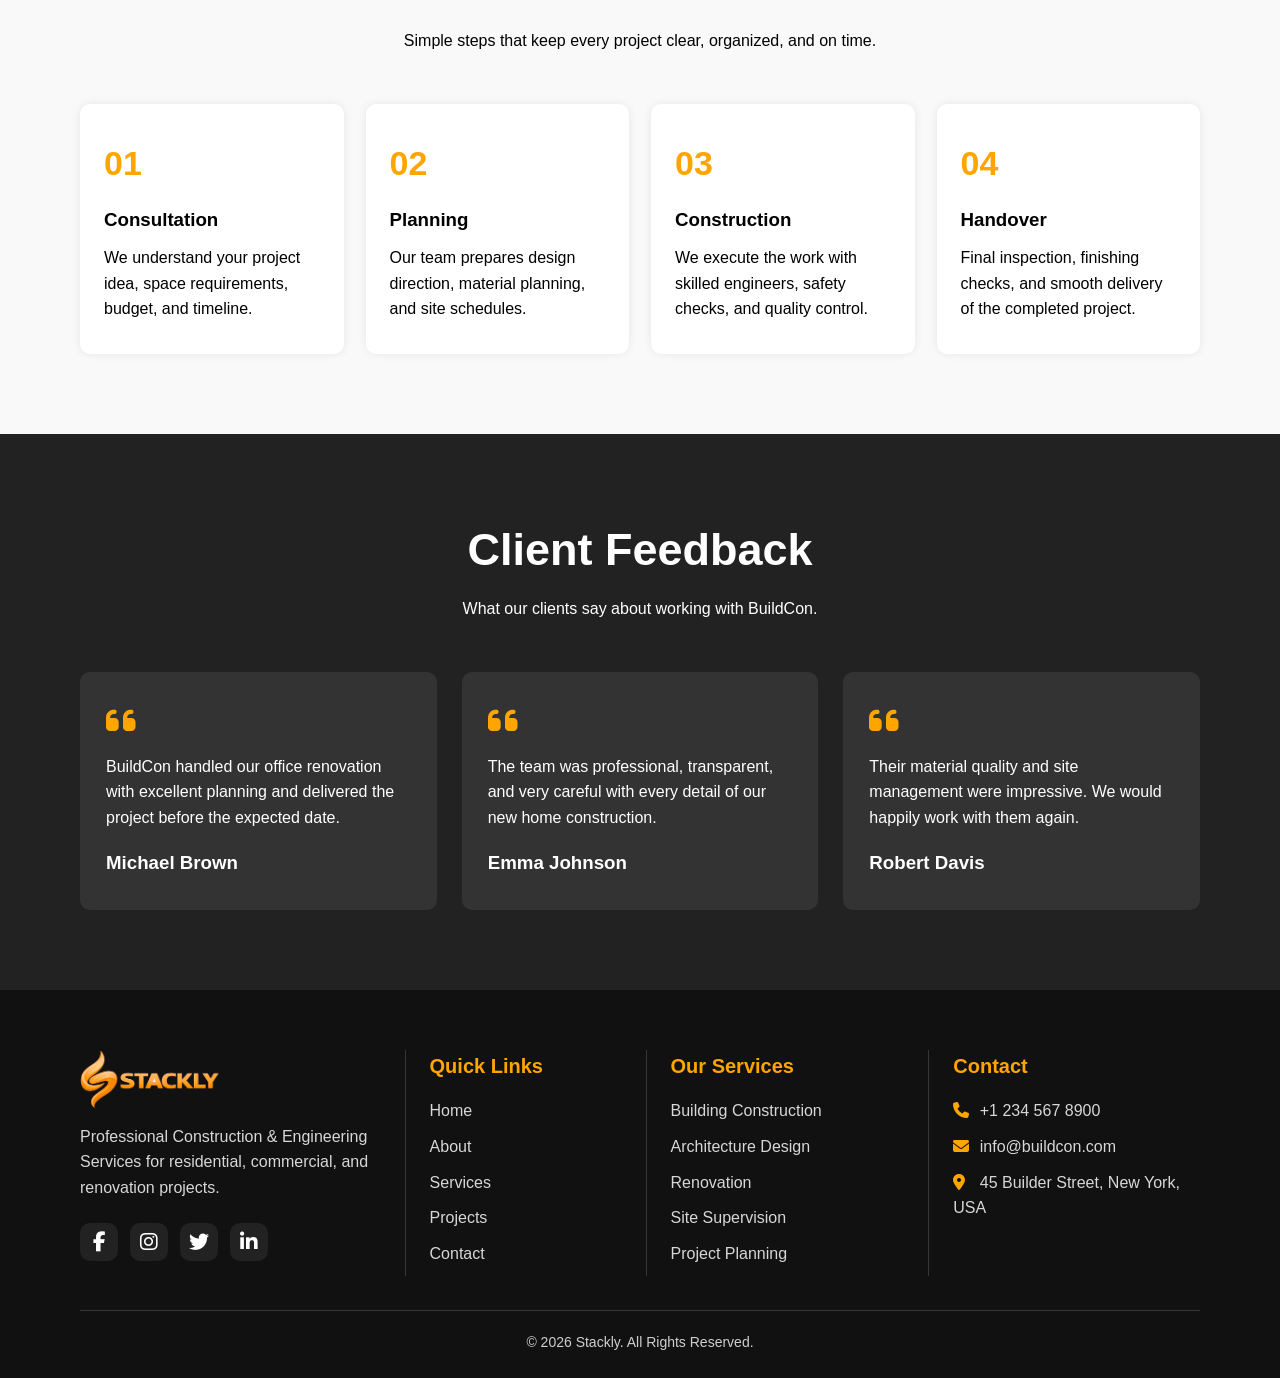
==== commit c15da499: "v1.0 updte" ====
--- a/index.html
+++ b/index.html
@@ -29,20 +29,23 @@
   <header class="header">
 
     <nav class="navbar">
-      <img class="logo" src="asset/logo.webp" alt="BuildCon logo" />
+      <a class="logo" href="page/Home.html">
+        <img  src="asset/logo.webp" alt="BuildCon logo" />
+      </a>
+      
 
       <div class="nav-menu" id="navLinks">
         <ul class="nav-links">
-          <li><a href="../page/Home.html">Home</a></li>
-          <li><a href="../page/About.html">About</a></li>
-          <li><a href="../page/services.html">Services</a></li>
-          <li><a href="../page/Project.html">Projects</a></li>
-          <li><a href="../page/Contact.html">Contact</a></li>
+          <li><a href="page/Home.html">Home</a></li>
+          <li><a href="page/NotFoud.html">About</a></li>
+          <li><a href="page/NotFoud.html">Services</a></li>
+          <li><a href="page/NotFoud.html" >Projects</a></li>
+          <li><a href="page/NotFoud.html" >Contact</a></li>
         </ul>
 
         <div class="auth-buttons">
-          <a href="../page/NotFoud.html" class="login-link">Login</a>
-          <a href="../page/NotFoud.html" class="signup-link">Sign Up</a>
+          <a href="page/NotFoud.html" class="login-link">Login</a>
+          <a href="page/NotFoud.html" class="signup-link">Sign Up</a>
         </div>
       </div>
 
@@ -93,8 +96,8 @@
         </div>
 
         <div class="hero-buttons">
-          <a href="../page/NotFoud.html" class="btn">Get Started</a>
-          <a href="../page/NotFoud.html" class="btn btn-outline">Learn More</a>
+          <a href="page/NotFoud.html" class="btn">Get Started</a>
+          <a href="page/NotFoud.html" class="btn btn-outline">Learn More</a>
         </div>
       </div>
 
@@ -331,32 +334,32 @@
         </p>
 
         <div class="social-icons">
-          <a href="../page/NotFoud.html" aria-label="Facebook"><i class="fa-brands fa-facebook-f"></i></a>
-          <a href="../page/NotFoud.html" aria-label="Instagram"><i class="fa-brands fa-instagram"></i></a>
-          <a href="../page/NotFoud.html" aria-label="Twitter"><i class="fa-brands fa-twitter"></i></a>
-          <a href="../page/NotFoud.html" aria-label="LinkedIn"><i class="fa-brands fa-linkedin-in"></i></a>
+          <a href="page/NotFoud.html" aria-label="Facebook"><i class="fa-brands fa-facebook-f"></i></a>
+          <a href="page/NotFoud.html" aria-label="Instagram"><i class="fa-brands fa-instagram"></i></a>
+          <a href="page/NotFoud.html" aria-label="Twitter"><i class="fa-brands fa-twitter"></i></a>
+          <a href="page/NotFoud.html" aria-label="LinkedIn"><i class="fa-brands fa-linkedin-in"></i></a>
         </div>
       </div>
 
       <div class="footer-column">
         <h3>Quick Links</h3>
         <ul>
-          <li><a href="../page/Home.html">Home</a></li>
-          <li><a href="../page/About.html">About</a></li>
-          <li><a href="../page/services.html">Services</a></li>
-          <li><a href="../page/Project.html">Projects</a></li>
-          <li><a href="../page/Contact.html">Contact</a></li>
+          <li><a href="page/Home.html">Home</a></li>
+          <li><a href="page/NotFoud.html">About</a></li>
+          <li><a href="page/NotFoud.html">Services</a></li>
+          <li><a href="page/NotFoud.html">Projects</a></li>
+          <li><a href="page/NotFoud.html">Contact</a></li>
         </ul>
       </div>
 
       <div class="footer-column">
         <h3>Our Services</h3>
         <ul>
-          <li><a href="../page/services.html">Building Construction</a></li>
-          <li><a href="../page/services.html">Architecture Design</a></li>
-          <li><a href="../page/services.html">Renovation</a></li>
-          <li><a href="../page/services.html">Site Supervision</a></li>
-          <li><a href="../page/services.html">Project Planning</a></li>
+          <li><a href="../page/NotFoud.html">Building Construction</a></li>
+          <li><a href="../page/NotFoud.html">Architecture Design</a></li>
+          <li><a href="../page/NotFoud.html">Renovation</a></li>
+          <li><a href="../page/NotFoud.html">Site Supervision</a></li>
+          <li><a href="../page/NotFoud.html">Project Planning</a></li>
         </ul>
       </div>
 
--- a/style.css
+++ b/style.css
@@ -92,12 +92,17 @@
 
 .logo {
   width: 130px;
+  display: block;
+  padding: 6px;
+  border-radius: 8px;
+  filter: hue-rotate(200deg) saturate(1.4);
+}
+
+.logo img {
+  width: 100%;
   height: auto;
   display: block;
-  padding: 6px;
-  background: rgba(35,35,35,0.76);
-  border-radius: 8px;
-  filter: hue-rotate(200deg) saturate(1.4);
+  color:rgb(227, 10, 10);
 }
 
 .nav-menu {
@@ -1314,4 +1319,4 @@
 .show {
   opacity: 1;
   transform: translate(0, 0);
-}+}
